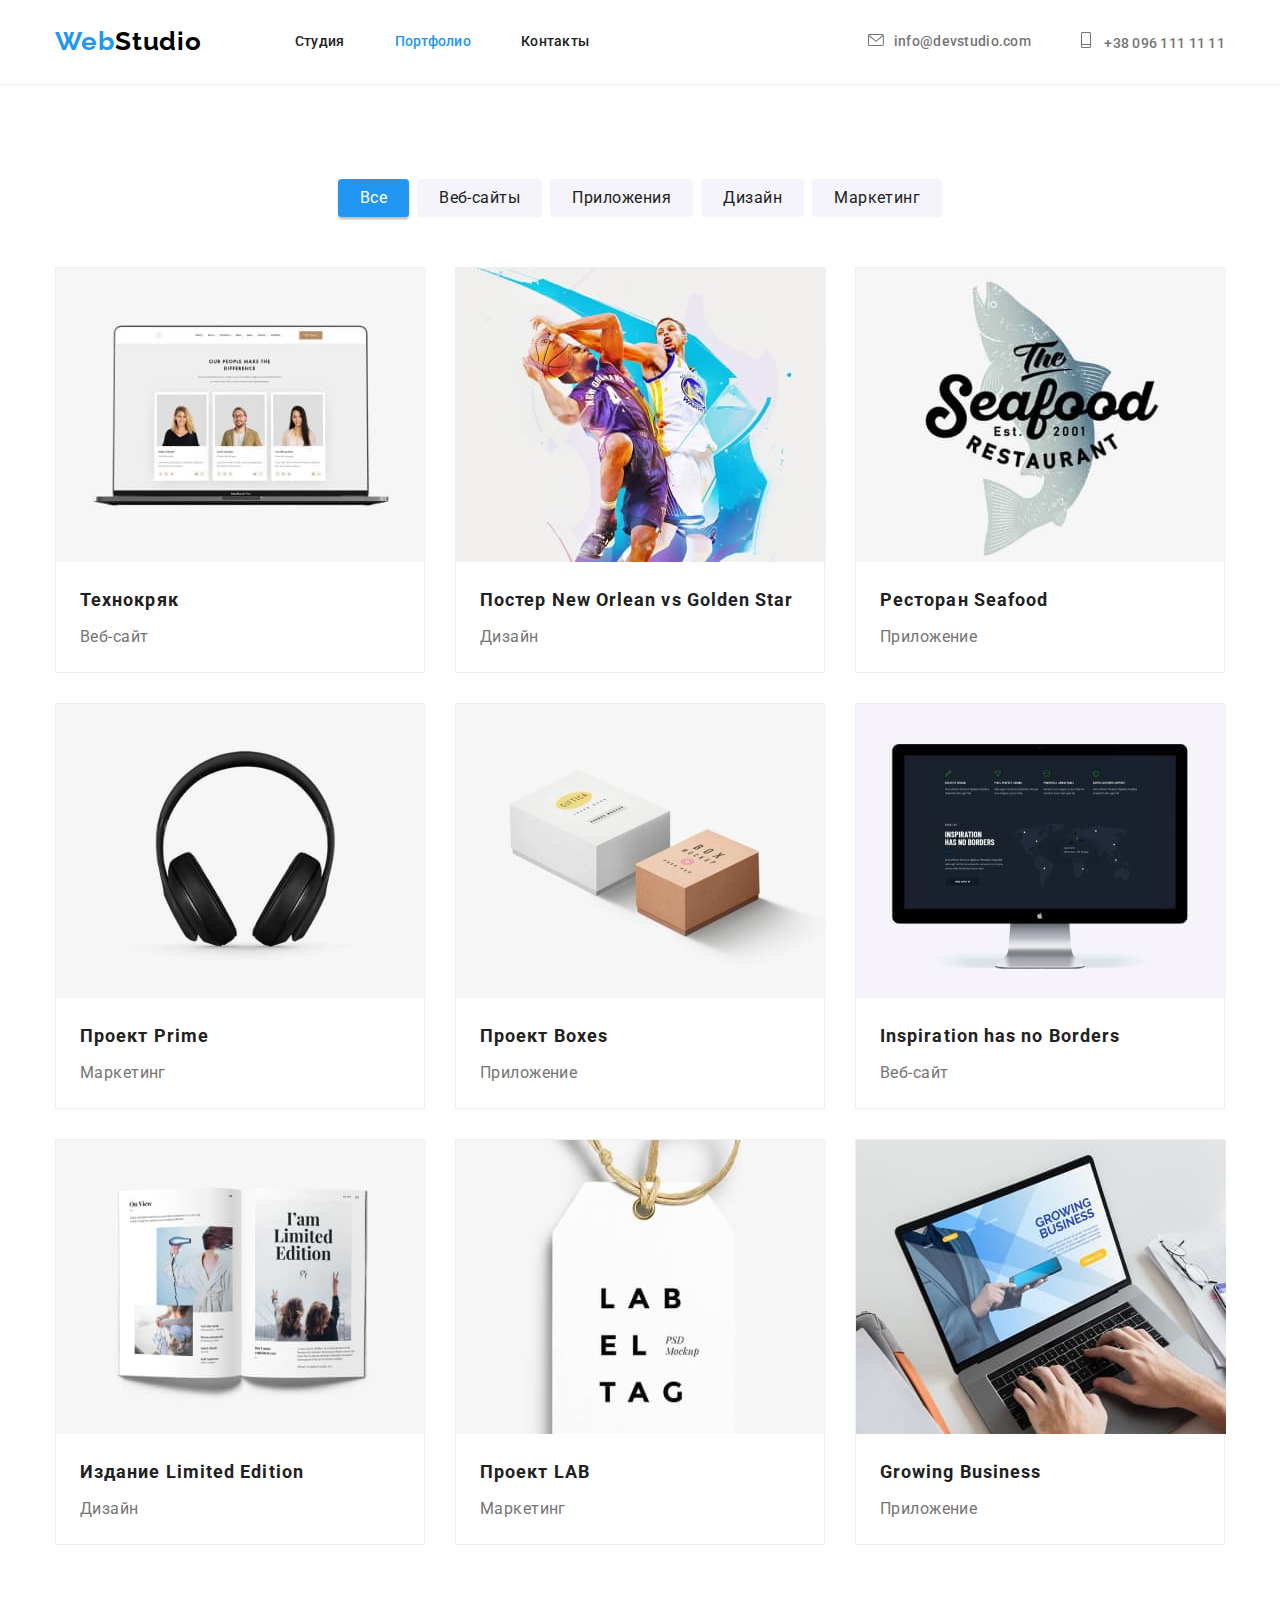
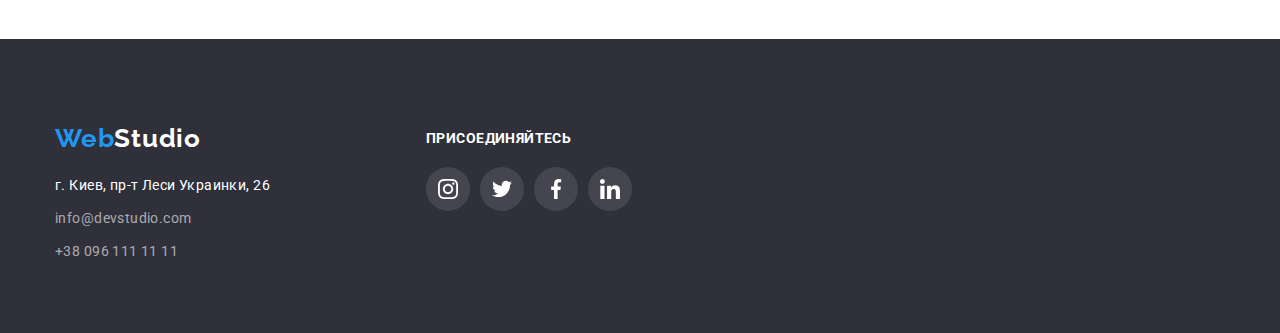
==== portfolio.html @ 14109e99 "Created js" ====
<!DOCTYPE html>
<html lang="ru">
  <head>
    <meta charset="UTF-8" />
    <meta http-equiv="X-UA-Compatible" content="IE=edge" />
    <meta name="viewport" content="width=device-width, initial-scale=1.0" />
    <title>Портфолио</title>
    <link
      href="https://fonts.googleapis.com/css2?family=Raleway:wght@700&family=Roboto:wght@400;500;700;900&display=swap"
      rel="stylesheet"
    />
    <link
      rel="stylesheet"
      href="https://cdnjs.cloudflare.com/ajax/libs/modern-normalize/1.1.0/modern-normalize.min.css"
    />
    <link rel="stylesheet" href="./css/styles.css" />
  </head>
  <body class="page">
    <!-- Header -->
    <header>
      <div class="conteiner page-nav">
        <nav>
          <a href="./index.html" class="logo">Web <span class="desc">Studio</span> </a>
          <ul class="nav list">
            <li class="nav-lists"><a href="./index.html" class="nav-link">Студия</a></li>
            <li class="nav-lists">
              <a href="./portfolio.html" class="nav-link current">Портфолио</a>
            </li>
            <li class="nav-lists"><a href="#contact" class="nav-link">Контакты</a></li>
          </ul>
        </nav>
        <ul class="contacts list">
          <li class="contacts-list">
            <a href="mailto:info@devstudio.com" class="contacts-link mail-icon">
              <svg class="contacts-icon-mail">
                <use href="./images/symbol-defs.svg#icon-mail"></use>
              </svg>
              info@devstudio.com</a
            >
          </li>
          <li class="contacts-list">
            <a href="tel:+380961111111" class="contacts-link tel-icon">
              <svg class="contacts-icon-phone">
                <use href="./images/symbol-defs.svg#icon-phone"></use>
              </svg>
              +38 096 111 11 11</a
            >
          </li>
        </ul>
      </div>
    </header>
    <!-- Main -->
    <main>
      <section class="section portfolio">
        <div class="conteiner">
          <h1 class="visually-hidden">Портфолио</h1>
          <ul class="button list button-filter">
            <li class="button-list">
              <button type="button" class="button secondary current">Все</button>
            </li>
            <li class="button-list">
              <button type="button" class="button secondary">Веб-сайты</button>
            </li>
            <li class="button-list">
              <button type="button" class="button secondary">Приложения</button>
            </li>
            <li class="button-list">
              <button type="button" class="button secondary">Дизайн</button>
            </li>
            <li class="button-list">
              <button type="button" class="button secondary">Маркетинг</button>
            </li>
          </ul>
          <ul class="img list">
            <li class="img-list">
              <a href="" class="link"
                ><img
                  src="./images/img7.jpg"
                  alt="Ноутбук"
                  width="370"
                  height="294"
                  class="img-content"
                />
                <div class="img-diskription">
                  <h2 class="img-title">Технокряк</h2>
                  <p class="img-desc">Веб-сайт</p>
                </div>
              </a>
            </li>
            <li class="img-list">
              <a href="" class="link"
                ><img
                  src="./images/img1.jpg"
                  alt="Боскидболисты"
                  width="370"
                  height="294"
                  class="img-content"
                />
                <div class="img-diskription">
                  <h2 class="img-title">Постер <span lang="en">New Orlean vs Golden Star</span></h2>
                  <p class="img-desc">Дизайн</p>
                </div>
              </a>
            </li>
            <li class="img-list">
              <a href="" class="link"
                ><img
                  src="./images/img2.jpg"
                  alt="Рыба"
                  width="370"
                  height="294"
                  class="img-content"
                />
                <div class="img-diskription">
                  <h2 class="img-title">Ресторан Seafood</h2>
                  <p class="img-desc">Приложение</p>
                </div>
              </a>
            </li>
            <li class="img-list">
              <a href="" class="link"
                ><img
                  src="./images/img3.jpg"
                  alt="Наушники"
                  width="370"
                  height="294"
                  class="img-content"
                />
                <div class="img-diskription">
                  <h2 class="img-title">Проект <span lang="en">Prime</span></h2>
                  <p class="img-desc">Маркетинг</p>
                </div>
              </a>
            </li>
            <li class="img-list">
              <a href="" class="link"
                ><img
                  src="./images/img9.jpg"
                  alt="Две коробки"
                  width="370"
                  height="294"
                  class="img-content"
                />
                <div class="img-diskription">
                  <h2 class="img-title">Проект Boxes</h2>
                  <p class="img-desc">Приложение</p>
                </div>
              </a>
            </li>
            <li class="img-list">
              <a href="" class="link"
                ><img
                  src="./images/img8.jpg"
                  alt="Монитор компьютера"
                  width="370"
                  height="294"
                  class="img-content"
                />
                <div class="img-diskription">
                  <h2 class="img-title"><span lang="en">Inspiration has no Borders</span></h2>
                  <p class="img-desc">Веб-сайт</p>
                </div>
              </a>
            </li>
            <li class="img-list">
              <a href="" class="link"
                ><img
                  src="./images/img4.jpg"
                  alt="Открытая книга"
                  width="370"
                  height="294"
                  class="img-content"
                />
                <div class="img-diskription">
                  <h2 class="img-title">Издание <span lang="en">Limited Edition</span></h2>
                  <p class="img-desc">Дизайн</p>
                </div>
              </a>
            </li>
            <li class="img-list">
              <a href="" class="link"
                ><img
                  src="./images/img5.jpg"
                  alt="Этикетка"
                  width="370"
                  height="294"
                  class="img-content"
                />
                <div class="img-diskription">
                  <h2 class="img-title">Проект <span lang="en">LAB</span></h2>
                  <p class="img-desc">Маркетинг</p>
                </div>
              </a>
            </li>
            <li class="img-list">
              <a href="" class="link"
                ><img
                  src="./images/img6.jpg"
                  alt="Руки печатают по ноутбуку"
                  width="370"
                  height="294"
                  class="img-content"
                />
                <div class="img-diskription">
                  <h2 class="img-title" lang="en">Growing Business</h2>
                  <p class="img-desc">Приложение</p>
                </div>
              </a>
            </li>
          </ul>
        </div>
      </section>
    </main>
    <!-- Footer -->
    <footer class="footer">
      <div class="conteiner footer-content">
        <div class="footer-logo-adds">
          <a href="./index.html" class="logo logo-footer"
            >Web <span class="desc-footer">Studio</span>
          </a>
          <address id="contact">
            <ul class="adds list">
              <li class="adds-list">
                <a
                  href="https://goo.gl/maps/4daqSRLDoKhLsopt6"
                  target="_blank"
                  rel="noopener noreferrer"
                  class="adds"
                  >г. Киев, пр-т Леси Украинки, 26</a
                >
              </li>
              <li class="adds-list">
                <a href="mailto:info@devstudio.com" class="mail-tel">info@devstudio.com</a>
              </li>
              <li class="adds-list">
                <a href="tel:+380961111111" class="mail-tel">+38 096 111 11 11</a>
              </li>
            </ul>
          </address>
        </div>
        <div class="footer-socials">
          <h2 class="socials-title">присоединяйтесь</h2>
          <ul class="socials-list list">
            <li class="socials-link">
              <a href="" class="footer-socials-link">
                <svg class="socials-icon">
                  <use href="./images/symbol-defs.svg#icon-instagram"></use>
                </svg>
              </a>
            </li>
            <li class="socials-link">
              <a href="" class="footer-socials-link">
                <svg class="socials-icon">
                  <use href="./images/symbol-defs.svg#icon-twitter"></use>
                </svg>
              </a>
            </li>
            <li class="socials-link">
              <a href="" class="footer-socials-link">
                <svg class="socials-icon">
                  <use href="./images/symbol-defs.svg#icon-facebook"></use>
                </svg>
              </a>
            </li>
            <li class="socials-link">
              <a href="" class="footer-socials-link">
                <svg class="socials-icon">
                  <use href="./images/symbol-defs.svg#icon-linkedin"></use>
                </svg>
              </a>
            </li>
          </ul>
        </div>
      </div>
    </footer>
  </body>
</html>
---- css/styles.css ----
:root {
  --primary-text-color: #757575;
  --title-text-color: #212121;
  --accent-color: #2196f3;
  --secondary-accent-color: #188ce8;
  --primary-white-color: #ffffff;
  --secondary-background-color: #f5f4fa;
  --accent-background-color: #2f303a;
  --mail-tel-color: rgba(255, 255, 255, 0.6);
}

.page {
  background-color: var(--primary-white-color);
  color: var(--title-text-color);
  font-family: Roboto, sans-serif;
  font-weight: 500;
  font-size: 14px;
  letter-spacing: 0.03em;
}

.list {
  padding: 0;
  margin: 0;
  list-style: none;
}

h1,
h2,
h3,
h4,
p {
  margin-top: 0;
  margin-bottom: 0;
}
img {
  display: block;
}
button {
  cursor: pointer;
}

.conteiner {
  width: 1200px;
  margin: 0 auto;
  padding-left: 15px;
  padding-right: 15px;
}

/* Nav */
header {
  border-bottom: 1px solid #ececec;
}
.page-nav {
  display: flex;
  align-items: center;
  justify-content: center;
}
nav {
  display: flex;
}
.nav {
  display: flex;
  align-items: center;
}

.nav-lists:not(:last-child) {
  margin-right: 50px;
}

.logo {
  display: block;
  margin-right: 93px;
  padding-top: 24px;
  padding-bottom: 24px;
  align-items: center;

  color: var(--accent-color);
  font-family: Raleway, sans-serif;
  font-size: 26px;
  font-weight: 700;
  line-height: 1.19;
  letter-spacing: 0.03em;
  text-decoration: none;
  word-spacing: -6px;
}
.desc {
  color: #000000;
  font-family: Raleway, sans-serif;
}
.nav-link {
  display: block;
  padding-top: 32px;
  padding-bottom: 32px;

  color: var(--title-text-color);
  line-height: 1.14;
  letter-spacing: 0.02em;
  text-decoration: none;
}
.nav-link {
  cursor: pointer;
}
.nav-link:hover,
.contacts-link:hover,
.nav-link:focus,
.contacts-link:focus {
  color: var(--accent-color);
  line-height: 1.14;
  letter-spacing: 0.02em;
}
.nav-link.current {
  color: var(--accent-color);
}

.contacts-link {
  color: var(--primary-text-color);
  line-height: 1.14;
  letter-spacing: 0.02em;
  text-decoration: none;
  display: block;
}
.contacts {
  display: flex;
  align-items: center;
  margin-left: auto;
}
.contacts-list {
  justify-content: center;
  align-items: center;
}

.contacts .contacts-list + .contacts-list {
  margin-left: 50px;
}

.contacts-link {
  padding-top: 32px;
  padding-bottom: 32px;
}

.contacts-link.mail-icon {
  display: flex;
}

.contacts-icon-mail {
  display: inline-flex;
  width: 16px;
  height: 12px;
  margin-right: 10px;
  fill: var(--primary-text-color);
}
.contacts-icon-phone {
  width: 10px;
  height: 16px;
  margin-right: 10px;
}

.contacts-icon-mail:hover,
.contacts-icon-mail:focus,
.contacts-icon-phone:hover,
.contacts-icon-phone:focus,
.contacts-icon-mail,
.contacts-icon-phone {
  fill: currentColor;
}

/* Hero */
.hero {
  padding: 200px 0;
  max-width: 1600px;
  height: 600px;
  margin-right: auto;
  margin-left: auto;

  background-color: var(--accent-background-color);
  background-image: linear-gradient(rgba(47, 48, 58, 0.4), rgba(47, 48, 58, 0.4)),
    url(../images/hero.jpg);
  background-repeat: no-repeat;
  background-position: center;
  background-size: cover;
}

.hero-title {
  margin: 0 auto;
  margin-bottom: 30px;

  color: var(--primary-white-color);
  font-size: 44px;
  font-weight: 900;
  line-height: 1.36;
  letter-spacing: 0.06em;
  text-transform: uppercase;
  max-width: 650px;
  text-align: center;
}

.backdrop {
  position: fixed;
  top: 0;
  left: 0;
  width: 100%;
  height: 100%;

  background-color: rgba(0, 0, 0, 0.2);
}

.backdrop.is-hidden {
  opacity: 0;
  pointer-events: none;
}

.modal {
  position: absolute;
  top: 50%;
  left: 50%;
  transform: translate(-50%, -50%);

  min-width: 528px;
  min-height: 581px;

  background: #ffffff;
  box-shadow: 0px 1px 3px rgba(0, 0, 0, 0.12), 0px 1px 1px rgba(0, 0, 0, 0.14),
    0px 2px 1px rgba(0, 0, 0, 0.2);
  border-radius: 4px;
}

/* Sections */
.section {
  padding-top: 94px;
  padding-bottom: 94px;
}

.section-title {
  color: var(--title-text-color);
  font-weight: 700;
  font-size: 36px;
  line-height: 1.16;
  text-align: center;
  letter-spacing: 0.03em;
  margin: 0;
}

/* Advantage */
.features {
  display: flex;

  color: var(--primary-text-color);
}

.advantage {
  padding-bottom: 0;
}
.features-list {
  margin-right: 30px;
  width: 270px;
}

.features-list:nth-child(4n) {
  margin-right: 0;
}

.features-icons {
  display: flex;
  height: 120px;
  background: #f5f4fa;
  border-radius: 4px;
  margin-bottom: 30px;

  justify-content: center;
  align-items: center;
}

.icon-features {
  width: 70px;
  height: 70px;
}

.features-title {
  margin-top: 0;
  margin-bottom: 10px;

  color: var(--title-text-color);
  font-weight: 700;
  font-size: 14px;
  line-height: 1.14;
  letter-spacing: 0.03em;
  text-transform: uppercase;
}
.text {
  font-weight: 400;
  line-height: 1.71;
  letter-spacing: 0.03em;
  margin-top: 0;
  margin-bottom: 0;
}

/* Work */
.section-title {
  margin-bottom: 50px;
}

.preview {
  display: flex;
}
.work-list {
  margin-right: 30px;
}

.work-list:nth-child(3n) {
  margin-right: 0;
}

/* Our-team */

.our-team {
  display: flex;
}

.team-list {
  margin-right: 30px;
  justify-content: center;
  text-align: center;

  background: var(--primary-white-color);
  box-shadow: 0px 1px 3px rgba(0, 0, 0, 0.12), 0px 1px 1px rgba(0, 0, 0, 0.14),
    0px 2px 1px rgba(0, 0, 0, 0.2);
  border-radius: 0px 0px 4px 4px;
}
.team-list:nth-child(4n) {
  margin-right: 0;
}

.section.our-teem {
  background-color: var(--secondary-background-color);
}

.team-profession {
  padding: 30px;
}
.team,
.profession {
  font-weight: 500;
  font-style: normal;
  font-size: 16px;
  line-height: 1.18;
  letter-spacing: 0.03em;
}

.team {
  margin-bottom: 10px;
}

.profession {
  font-weight: 400;
  color: var(--primary-text-color);
  margin-bottom: 16px;
}

.socials-list {
  padding-left: 0;
}

.social-list-link {
  display: flex;
  justify-content: center;
  align-items: center;

  width: 44px;
  height: 44px;
  border-radius: 50%;
  background-color: var(--primary-white-color);

  gap: 10px;
}

.socials_lists {
  width: 44px;
  height: 44px;
  border-radius: 50%;
  background-color: var(--primary-white-color);
}
.social-links {
  fill: #afb1b8;
  width: 20px;
  height: 20px;
}

.socials_lists:hover .social-list-link,
.socials_lists:focus .social-list-link {
  background-color: var(--accent-color);
}

.social-list-link:hover .social-links {
  fill: var(--primary-white-color);
}

.social-links:hover,
.social-links:focus {
  fill: var(--primary-white-color);
}

.social-list-link:focus {
  background-color: var(--accent-color);
  fill: var(--primary-white-color);
}

/* Clients */
.clients-title {
  font-weight: 700;
  font-size: 36px;
  line-height: 1.17;
  text-align: center;
  letter-spacing: 0.03em;
  color: #212121;

  margin-bottom: 50px;
}
.clients-list {
  display: block;
  display: flex;
  gap: 30px;
  padding-left: 0;
}

.clients-list-link {
  display: flex;
  justify-content: center;
  align-items: center;

  border: 1px solid #afb1b8;
  border-radius: 4px;
  width: 170px;
  height: 92px;
}
.clients-icon {
  width: 106px;
  height: 60px;
  fill: #afb1b8;
}

.clients-list-link:hover .clients-icon,
.clients-list-link:focus .clients-icon {
  fill: var(--accent-color);
}

.clients-list-link:hover,
.clients-list-link:focus {
  border: 1px solid var(--accent-color);
}

.clients-icon:hover,
.clients-icon:focus {
  fill: var(--accent-color);
}

/* Button */
.modal-button {
  display: inline-block;

  color: var(--primary-white-color);
  background-color: var(--accent-color);
  font-family: inherit;
  font-size: 16px;
  font-weight: 700;
  line-height: 1.85;
  display: block;
  text-align: center;
  letter-spacing: 0.06em;
  padding: 10px 32px;
  margin: 0 auto;
  min-width: 200px;
  border-radius: 4px;
  border: none;
}
.modal-button {
  cursor: pointer;
}
.modal-button:hover,
.modal-button:focus {
  background-color: var(--secondary-accent-color);
}
.button .list .button {
  margin-bottom: 50px;
}
.button {
  display: flex;
  justify-content: center;
}

.button .button-list + .button-list {
  margin-left: 8px;
}

.button.secondary {
  display: inline-block;
  padding: 6px 22px;
  text-align: center;

  color: var(--title-text-color);
  background-color: var(--secondary-background-color);
  font-size: 16px;
  line-height: 1.62;
  letter-spacing: 0.03em;
  border-radius: 4px;
  border: none;
}

.button.secondary:hover,
.button.secondary:focus,
.button.secondary.current {
  color: var(--primary-white-color);
  background-color: var(--accent-color);
  font-size: 16px;
  line-height: 1.62;
  text-align: center;
  letter-spacing: 0.03em;

  box-shadow: 0px 3px 1px rgba(0, 0, 0, 0.1), 0px 1px 2px rgba(0, 0, 0, 0.08),
    0px 2px 2px rgba(0, 0, 0, 0.12);
  border-radius: 4px;
}

/* Visually-hidden */

.visually-hidden {
  position: absolute;
  width: 1px;
  height: 1px;
  padding: 0;
  margin: -1px;
  overflow: hidden;
  clip: rect(0, 0, 0, 0);
  white-space: nowrap;
  border: 0;
}

/* Portfolio */

.button-filter {
  margin-bottom: 50px;
}

.link {
  display: block;
  text-decoration: none;
}

.img {
  display: flex;
  flex-wrap: wrap;
}

.img-list {
  width: 370px;
  margin-right: 30px;
  margin-bottom: 30px;

  border: 1px solid #eeeeee;
}

.img-list:hover {
  border: 1px solid #eeeeee;
  box-shadow: 0px 1px 1px rgba(0, 0, 0, 0.12), 0px 4px 4px rgba(0, 0, 0, 0.06),
    1px 4px 6px rgba(0, 0, 0, 0.16);
}

.img-list:nth-child(3n) {
  margin-right: 0;
}
.img-list:nth-last-child(-n + 3) {
  margin-bottom: 0;
}

.img-title {
  margin-bottom: 4px;
  color: var(--title-text-color);
  font-weight: 700;
  font-size: 18px;
  line-height: 2;
  letter-spacing: 0.06em;
}
.img-diskription {
  padding: 20px 24px;
}
.img-desc {
  color: var(--primary-text-color);
  font-weight: 400;
  font-size: 16px;
  line-height: 1.88;
}

/* Footer */

.desc-footer {
  color: var(--primary-white-color);
}
.footer {
  display: block;
  display: flex;
  background-color: var(--accent-background-color);
  padding-top: 60px;
  padding-bottom: 60px;
}

.footer-content {
  display: flex;
}

.footer-logo-adds {
  margin-right: 70px;
}

.footer-socials {
  padding-top: 12px;
}

.logo-footer {
  display: block;
  display: flex;
  padding-bottom: 20px;
  width: 145px;
  margin-right: 70px;
}

address {
  font-style: normal;
  width: 231px;
  margin-right: 70px;
}

.adds {
  display: block;
  margin-bottom: 9px;
  width: 231px;

  color: var(--primary-white-color);
  font-weight: 400;
  font-size: 14px;
  line-height: 1.71;
  text-decoration: none;
}

.adds-list:not(:last-child) {
  margin-bottom: 9px;
}

.mail-tel {
  color: var(--mail-tel-color);
  font-weight: 400;
  font-size: 14px;
  line-height: 1.71;
  text-decoration: none;
}

.footer-socials {
  display: inline-block;
}
.socials-title {
  color: var(--primary-white-color);
  text-transform: uppercase;
  padding: 20px 0;

  font-weight: 700;
  font-size: 14px;
  line-height: 1.14;
  letter-spacing: 0.03em;
}

.socials-list {
  display: block;
  display: flex;
  justify-content: center;
  gap: 10px;
}

.footer-socials-link {
  display: flex;
  justify-content: center;
  align-items: center;
  height: 44px;
  width: 44px;
  background-color: rgba(255, 255, 255, 0.1);
  border-radius: 50px;
}

.socials-icon {
  width: 20px;
  height: 20px;
  fill: var(--primary-white-color);
}

.footer-socials-link:hover,
.footer-socials-link:focus {
  background-color: var(--accent-color);
}
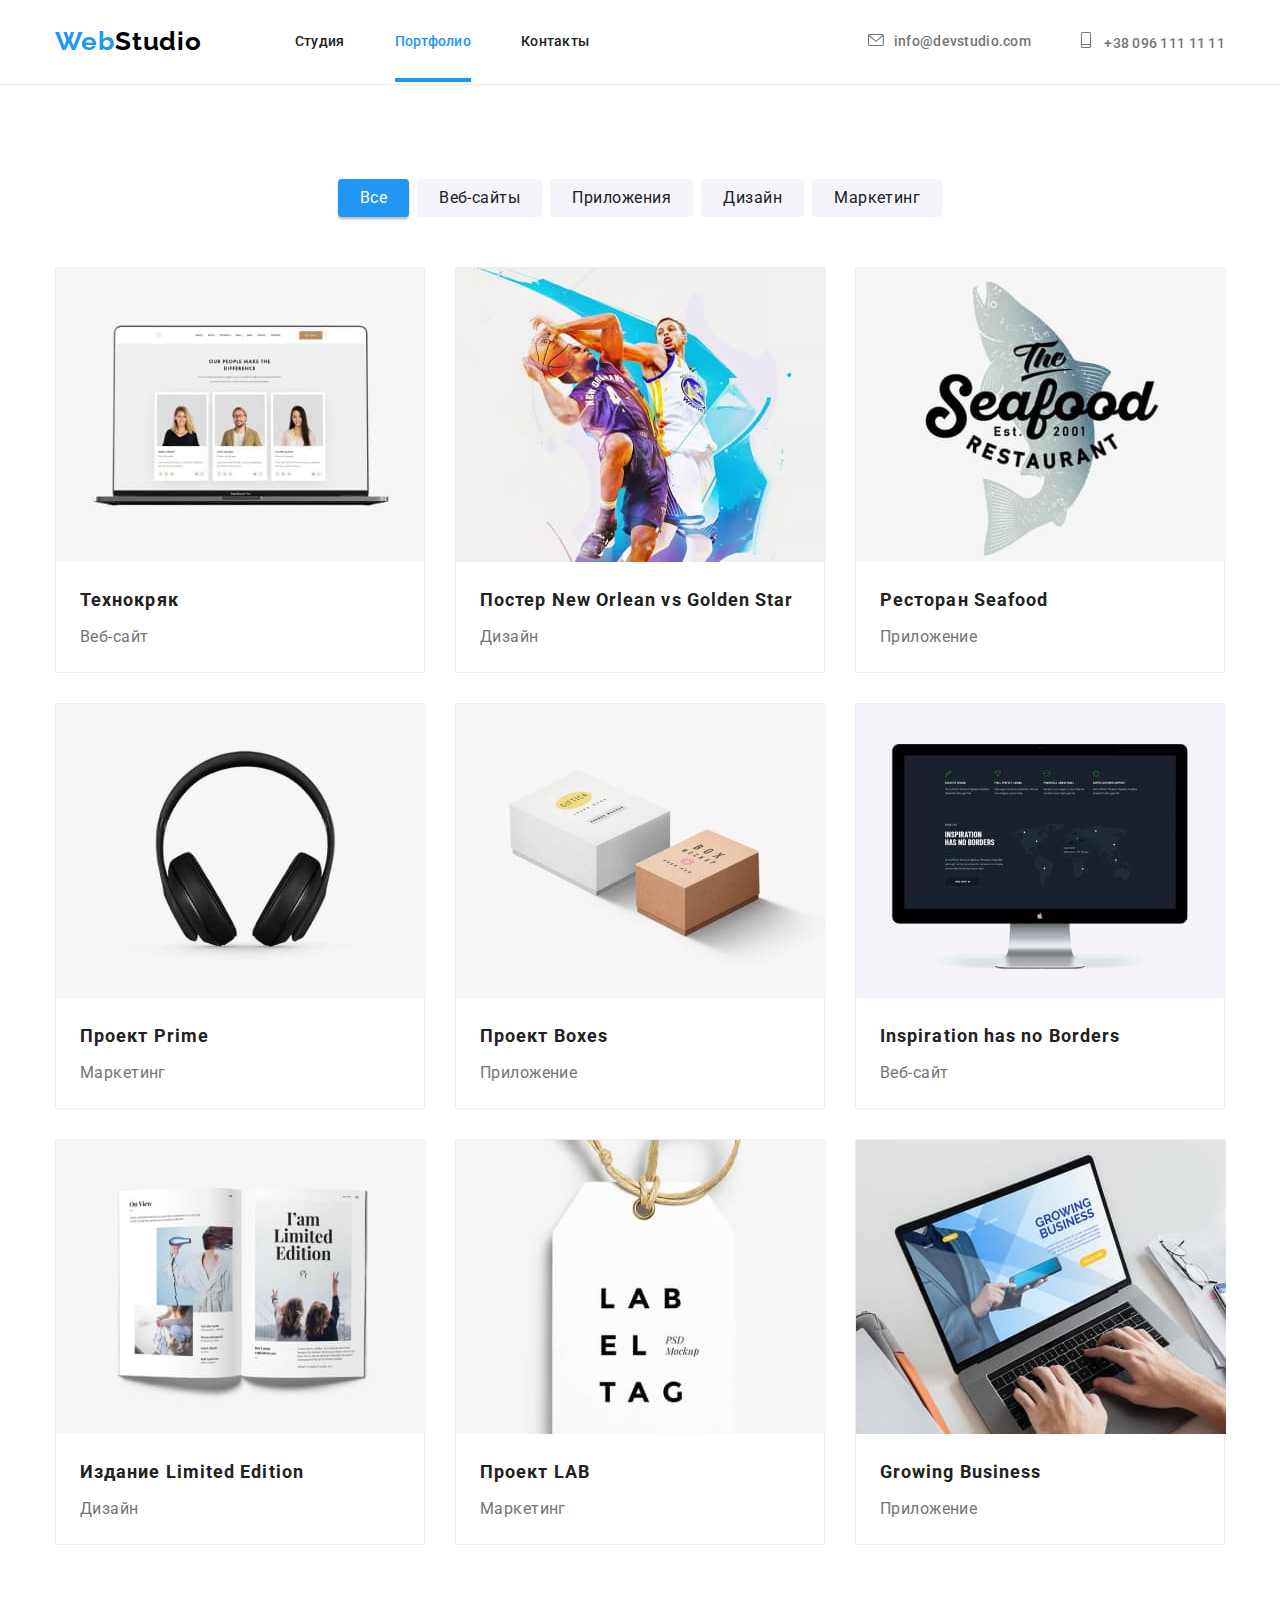
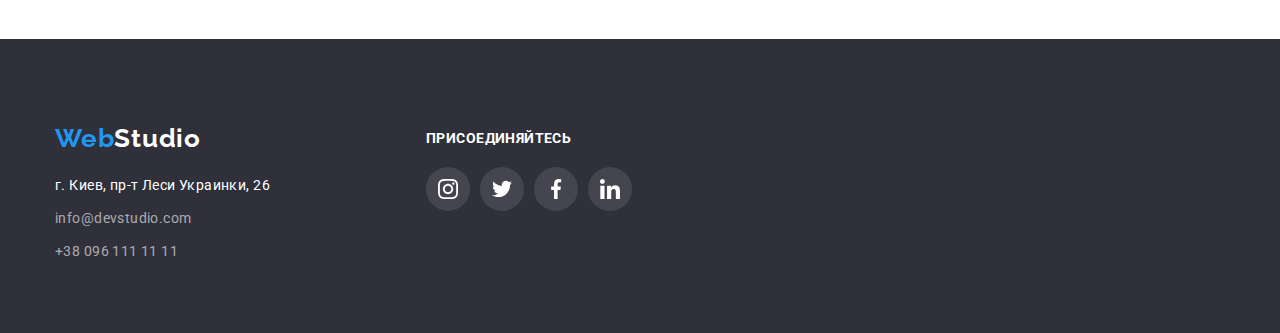
==== commit 714c2872: "Add transition" ====
--- a/portfolio.html
+++ b/portfolio.html
@@ -73,14 +73,21 @@
           </ul>
           <ul class="img list">
             <li class="img-list">
-              <a href="" class="link"
-                ><img
-                  src="./images/img7.jpg"
-                  alt="Ноутбук"
-                  width="370"
-                  height="294"
-                  class="img-content"
-                />
+              <a href="" class="img-portfolio-link link">
+                <div class="product-thumb">
+                  <img
+                    src="./images/img7.jpg"
+                    alt="Ноутбук"
+                    width="370"
+                    height="294"
+                    class="img-content"
+                  />
+                  <p class="subtext">
+                    Ресурс предлагает комплексные предложения с разным уровнем функционала и
+                    сервисов. Все это позволит посетителю получить исчерпывающие сведения о компании
+                    или частном лице.
+                  </p>
+                </div>
                 <div class="img-diskription">
                   <h2 class="img-title">Технокряк</h2>
                   <p class="img-desc">Веб-сайт</p>
--- a/css/styles.css
+++ b/css/styles.css
@@ -99,6 +99,7 @@
 }
 .nav-link {
   cursor: pointer;
+  transition: color 250ms cubic-bezier(0.4, 0, 0.2, 1);
 }
 .nav-link:hover,
 .contacts-link:hover,
@@ -108,8 +109,27 @@
   line-height: 1.14;
   letter-spacing: 0.02em;
 }
+
 .nav-link.current {
   color: var(--accent-color);
+  position: relative;
+}
+
+.nav-link.current::after {
+  content: '';
+
+  position: absolute;
+  bottom: 0;
+
+  display: block;
+  background-color: var(--accent-color);
+  width: 100%;
+  height: 4px;
+
+  transition: transform 250ms cubic-bezier(0.4, 0, 0.2, 1);
+}
+.nav-link.current:hover::after {
+  transform: scaleX(1.5);
 }
 
 .contacts-link {
@@ -118,6 +138,8 @@
   letter-spacing: 0.02em;
   text-decoration: none;
   display: block;
+
+  transition: color 250ms cubic-bezier(0.4, 0, 0.2, 1);
 }
 .contacts {
   display: flex;
@@ -194,36 +216,6 @@
   text-align: center;
 }
 
-.backdrop {
-  position: fixed;
-  top: 0;
-  left: 0;
-  width: 100%;
-  height: 100%;
-
-  background-color: rgba(0, 0, 0, 0.2);
-}
-
-.backdrop.is-hidden {
-  opacity: 0;
-  pointer-events: none;
-}
-
-.modal {
-  position: absolute;
-  top: 50%;
-  left: 50%;
-  transform: translate(-50%, -50%);
-
-  min-width: 528px;
-  min-height: 581px;
-
-  background: #ffffff;
-  box-shadow: 0px 1px 3px rgba(0, 0, 0, 0.12), 0px 1px 1px rgba(0, 0, 0, 0.14),
-    0px 2px 1px rgba(0, 0, 0, 0.2);
-  border-radius: 4px;
-}
-
 /* Sections */
 .section {
   padding-top: 94px;
@@ -310,6 +302,30 @@
   margin-right: 0;
 }
 
+.work-subtext {
+  position: relative;
+}
+
+.work-sub-text {
+  position: absolute;
+  bottom: 0;
+
+  display: flex;
+  align-items: center;
+  justify-content: center;
+
+  font-weight: 700;
+  font-size: 14px;
+  line-height: 1.14;
+  letter-spacing: 0.03em;
+  text-transform: uppercase;
+  color: #ffffff;
+
+  background: rgba(47, 48, 58, 0.8);
+  height: 70px;
+  width: 100%;
+}
+
 /* Our-team */
 
 .our-team {
@@ -365,6 +381,8 @@
   justify-content: center;
   align-items: center;
 
+  transition: background-color 250ms cubic-bezier(0.4, 0, 0.2, 1);
+
   width: 44px;
   height: 44px;
   border-radius: 50%;
@@ -427,6 +445,8 @@
   justify-content: center;
   align-items: center;
 
+  transition: fill 250ms cubic-bezier(0.4, 0, 0.2, 1), border 250ms cubic-bezier(0.4, 0, 0.2, 1);
+
   border: 1px solid #afb1b8;
   border-radius: 4px;
   width: 170px;
@@ -456,6 +476,8 @@
 /* Button */
 .modal-button {
   display: inline-block;
+
+  transition: background-color 250ms cubic-bezier(0.4, 0, 0.2, 1);
 
   color: var(--primary-white-color);
   background-color: var(--accent-color);
@@ -495,6 +517,9 @@
   display: inline-block;
   padding: 6px 22px;
   text-align: center;
+
+  transition: background-color 250ms cubic-bezier(0.4, 0, 0.2, 1),
+    color 250ms cubic-bezier(0.4, 0, 0.2, 1);
 
   color: var(--title-text-color);
   background-color: var(--secondary-background-color);
@@ -589,6 +614,39 @@
   line-height: 1.88;
 }
 
+.img-portfolio-link {
+  display: block;
+}
+.product-thumb {
+  position: relative;
+  overflow: hidden;
+}
+.subtext {
+  position: absolute;
+  left: 0;
+  top: 0;
+  width: 100%;
+  height: 100%;
+
+  /* overflow: auto; */
+  transform: translateY(100%);
+
+  transition: transform 250ms cubic-bezier(0.4, 0, 0.2, 1);
+
+  background-color: rgba(33, 150, 243, 0.9);
+  font-weight: 400;
+  font-size: 18px;
+  line-height: 1.6;
+  letter-spacing: 0.03em;
+  color: var(--primary-white-color);
+  padding: 64px 24px;
+}
+
+.img-portfolio-link:hover .subtext,
+.img-portfolio-link:focus .subtext {
+  transform: translate(0);
+}
+
 /* Footer */
 
 .desc-footer {
@@ -677,6 +735,9 @@
   display: flex;
   justify-content: center;
   align-items: center;
+
+  transition: background-color 250ms cubic-bezier(0.4, 0, 0.2, 1);
+
   height: 44px;
   width: 44px;
   background-color: rgba(255, 255, 255, 0.1);
@@ -693,3 +754,58 @@
 .footer-socials-link:focus {
   background-color: var(--accent-color);
 }
+
+/* Modal Windov */
+
+.backdrop {
+  position: fixed;
+  top: 0;
+  left: 0;
+  z-index: 100;
+  width: 100%;
+  height: 100%;
+
+  background-color: rgba(0, 0, 0, 0.2);
+}
+
+.modal-button {
+  padding: 0;
+  border: 0;
+}
+
+.backdrop.is-hidden {
+  transform: translate(-50%, -50%) scale(0.7);
+
+  opacity: 0;
+  pointer-events: none;
+}
+
+.modal {
+  position: absolute;
+  top: 50%;
+  left: 50%;
+  transform: translate(-50%, -50%) scale(1);
+
+  transition: box-shadow 250ms cubic-bezier(0.4, 0, 0.2, 1),
+    transform 250ms cubic-bezier(0.4, 0, 0.2, 1);
+
+  min-width: 528px;
+  min-height: 581px;
+
+  background: var(--primary-white-color);
+  border-radius: 4px;
+  box-shadow: 0px 1px 3px rgba(0, 0, 0, 0.12), 0px 1px 1px rgba(0, 0, 0, 0.14),
+    0px 2px 1px rgba(0, 0, 0, 0.2);
+}
+
+.modal-icon {
+  position: absolute;
+  top: 8px;
+  right: 8px;
+
+  width: 18px;
+  height: 18px;
+
+  border-radius: 50%;
+  border: 1px solid rgba(0, 0, 0, 0.1);
+}
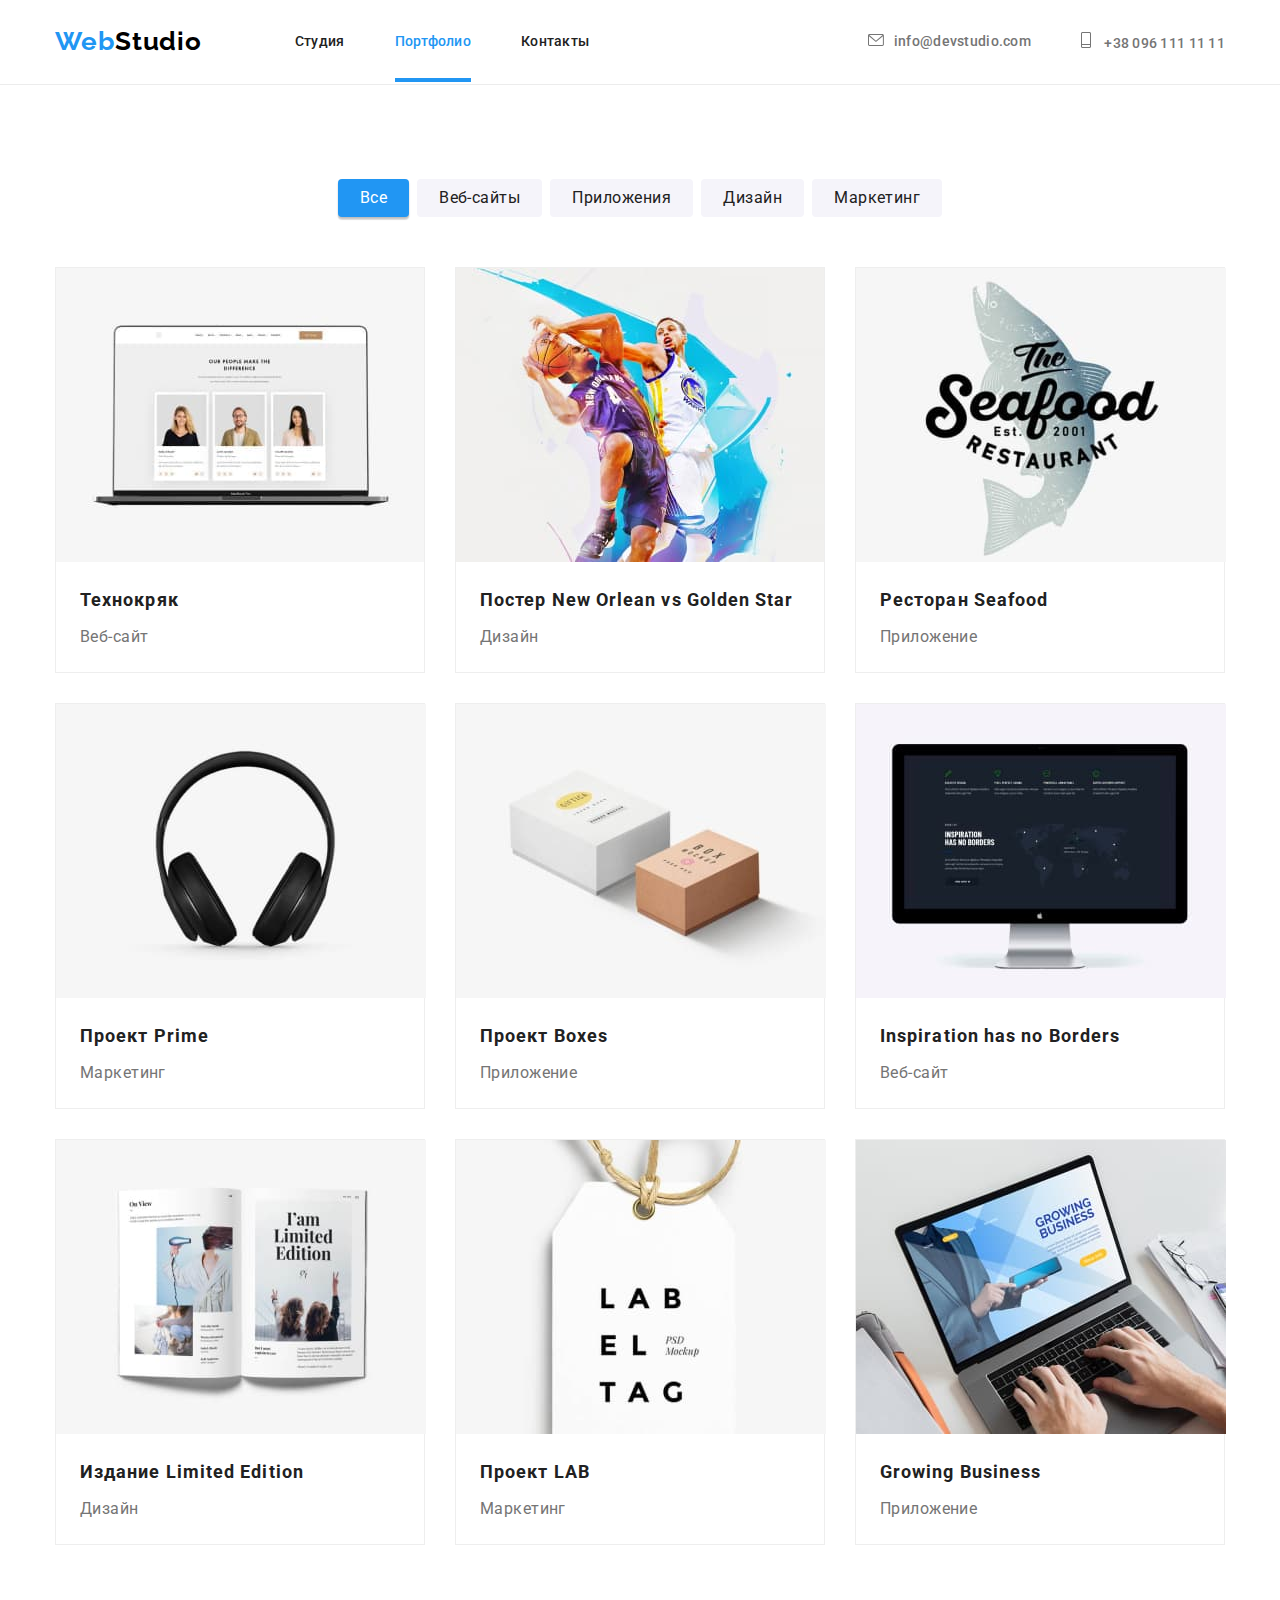
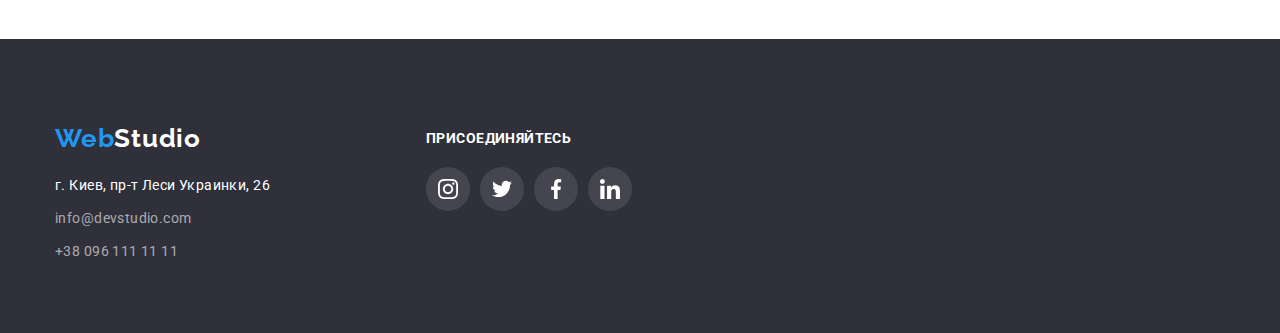
==== commit fe64b148: "Update" ====
--- a/portfolio.html
+++ b/portfolio.html
@@ -95,14 +95,23 @@
               </a>
             </li>
             <li class="img-list">
-              <a href="" class="link"
-                ><img
-                  src="./images/img1.jpg"
-                  alt="Боскидболисты"
-                  width="370"
-                  height="294"
-                  class="img-content"
-                />
+              <a href="" class="img-portfolio-link link">
+                <div class="product-thumb">
+                  <img
+                    src="./images/img1.jpg"
+                    alt="Боскидболисты"
+                    width="370"
+                    height="294"
+                    class="img-content"
+                  />
+                  <p class="subtext">
+                    Ресурс предлагает комплексные предложения с разным уровнем функционала и
+                    сервисов. Все это позволит посетителю получить исчерпывающие сведения о компании
+                    или частном лице. Ресурс предлагает комплексные предложения с разным уровнем
+                    функционала и сервисов. Все это позволит посетителю получить исчерпывающие
+                    сведения о компании или частном лице.
+                  </p>
+                </div>
                 <div class="img-diskription">
                   <h2 class="img-title">Постер <span lang="en">New Orlean vs Golden Star</span></h2>
                   <p class="img-desc">Дизайн</p>
--- a/css/styles.css
+++ b/css/styles.css
@@ -628,17 +628,20 @@
   width: 100%;
   height: 100%;
 
-  /* overflow: auto; */
+  overflow: auto;
+
   transform: translateY(100%);
 
   transition: transform 250ms cubic-bezier(0.4, 0, 0.2, 1);
 
   background-color: rgba(33, 150, 243, 0.9);
+
   font-weight: 400;
   font-size: 18px;
   line-height: 1.6;
   letter-spacing: 0.03em;
   color: var(--primary-white-color);
+
   padding: 64px 24px;
 }
 
@@ -764,20 +767,17 @@
   z-index: 100;
   width: 100%;
   height: 100%;
+  opacity: 1;
 
   background-color: rgba(0, 0, 0, 0.2);
 }
 
-.modal-button {
-  padding: 0;
-  border: 0;
-}
-
 .backdrop.is-hidden {
-  transform: translate(-50%, -50%) scale(0.7);
-
   opacity: 0;
   pointer-events: none;
+}
+.backdrop.is-hidden .modal {
+  transform: translate(-50%, -50%) scale(0.7);
 }
 
 .modal {
@@ -798,14 +798,25 @@
     0px 2px 1px rgba(0, 0, 0, 0.2);
 }
 
-.modal-icon {
+.modal-close-button {
   position: absolute;
+
+  display: flex;
+
+  align-items: center;
+  justify-content: center;
+  padding: 0;
+
   top: 8px;
   right: 8px;
-
-  width: 18px;
-  height: 18px;
-
+  background-color: #ffffff;
+  width: 30px;
+  height: 30px;
   border-radius: 50%;
   border: 1px solid rgba(0, 0, 0, 0.1);
 }
+
+.modal-icon {
+  width: 11px;
+  height: 11px;
+}
